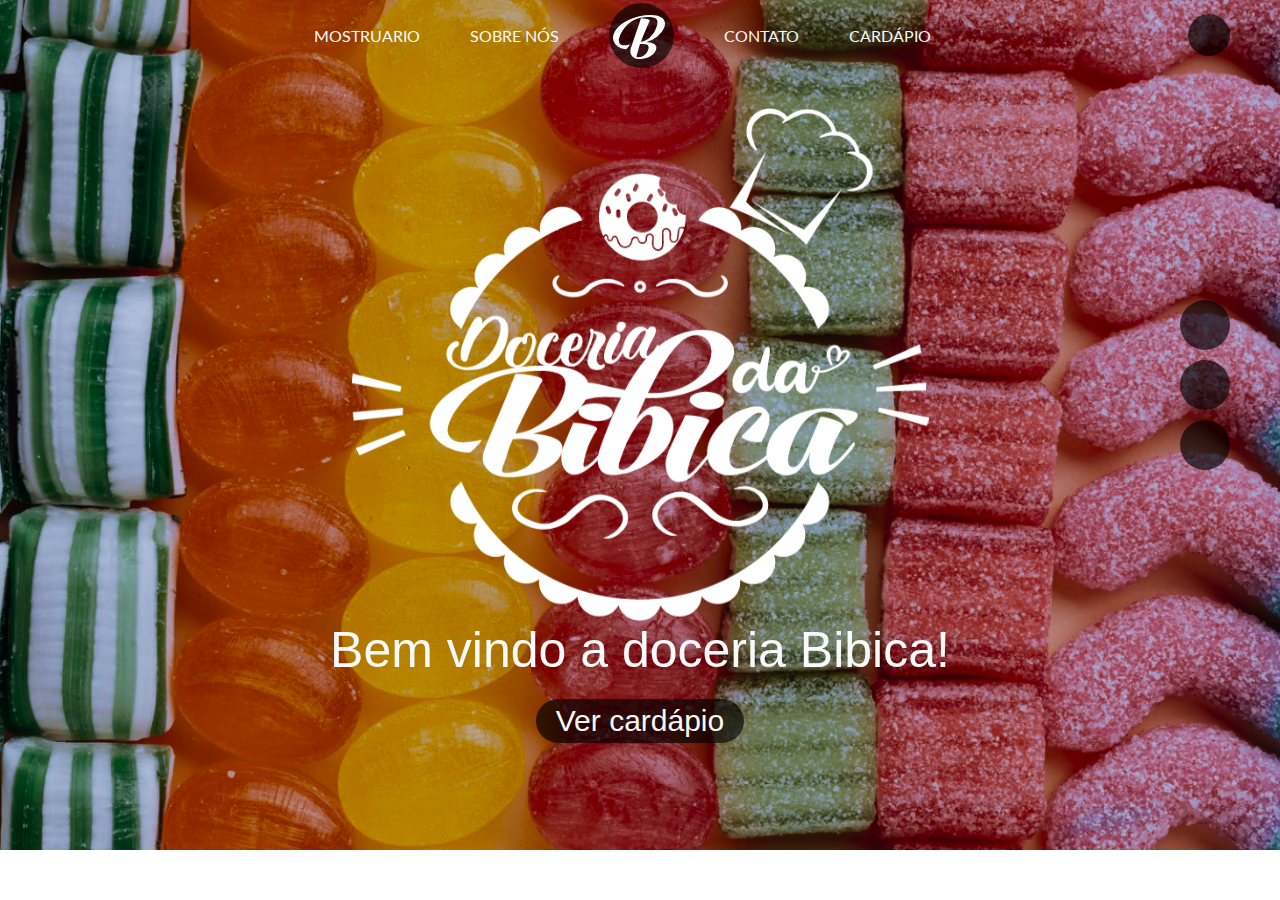
==== home.html @ 6d44a781 "Inicio do projeto, já terminado o header e o hero" ====
<!DOCTYPE html>
<html lang="pt-br">
<head>
    <meta charset="UTF-8">
    <meta http-equiv="X-UA-Compatible" content="IE=edge">
    <meta name="viewport" content="width=device-width, initial-scale=1.0">
    <link rel="stylesheet" href="https://site-assets.fontawesome.com/releases/v6.1.1/css/all.css">
    <link rel="stylesheet" href="css/home/imports.css">
    <link rel="stylesheet" href="css/config.css">
    <title>Doceria Bibica</title>
</head>
<body>
     
    <header>
        <nav>
            <ul class="scale-hover"><li><a href="#">MOSTRUARIO</a></li></ul>
            <ul class="scale-hover"><li><a href="#">SOBRE NÓS</a></li></ul>
            <ul class="scale-hover" ><div class="logo scale-hover"><img src="img/Logo/Logo.svg" alt="Logo"></div></ul>
            <ul class="scale-hover"><li><a href="#">CONTATO</a></li></ul>
            <ul class="scale-hover"><li><a href="#">CARDÁPIO</a></li></ul>
        </nav>

        <a href="#"></a><div class="user scale-hover"><i class="fa-solid fa-user"></i></div></a>
    </header>

    <main>
        <div class="hero">
            <div class="logo"></div>
            <div class="content">
                <p>Bem vindo a doceria Bibica!</p>
                <a href="#" class="scale-hover">Ver cardápio</a>
            </div>
            <aside>
                <a href="#"><div class="social scale-hover"><i class="fa-brands fa-facebook-f"></i></div></a>
                <a href="#"><div class="social scale-hover"><i class="fa-brands fa-instagram"></i></div></a>
                <a href="#"><div class="social scale-hover"><i class="fa-brands fa-whatsapp"></i></div></a>
            </aside>
        </div>
    </main>


</body>
</html>
---- css/home/imports.css ----
@import url(header.css);
@import url(main.css);
---- css/config.css ----
@import url('https://fonts.googleapis.com/css2?family=Lato:ital,wght@0,100;0,300;0,400;0,700;0,900;1,100;1,300;1,400;1,700;1,900&display=swap');

@font-face {
    font-family: 'bernadette';
    src: url(fonts/bernadette.ttf) format('truetype');
    font-weight: normal;
    font-style: normal;
}
/*  font-family: 'bernadette', Arial, Helvetica, sans-serif;*/


*{
    margin: 0;
    padding: 0;
    box-sizing: border-box;
    text-decoration: none;
    list-style: none;
}

:root{
    --black:#1A1A1A;
    --white:#F8F9FA;
    --transparent-b:rgba(0, 0, 0, 0.65);
    --transparent-w:rgba(255, 255, 255, 0.65);
    --pink1:#E27396;
    --pink2:#EA9AB2;
    --pink3:#FCD2EE;

    --normal-font: 'Lato', Arial, sans-serif;
    --fantasy-font: 'bernadette', Arial, Helvetica, sans-serif;
}

/* Efeitos de Hover*/

/* Scale */
.scale-hover{
    transition: 300ms;
}

.scale-hover:hover{
    transform: scale(1.1);
}
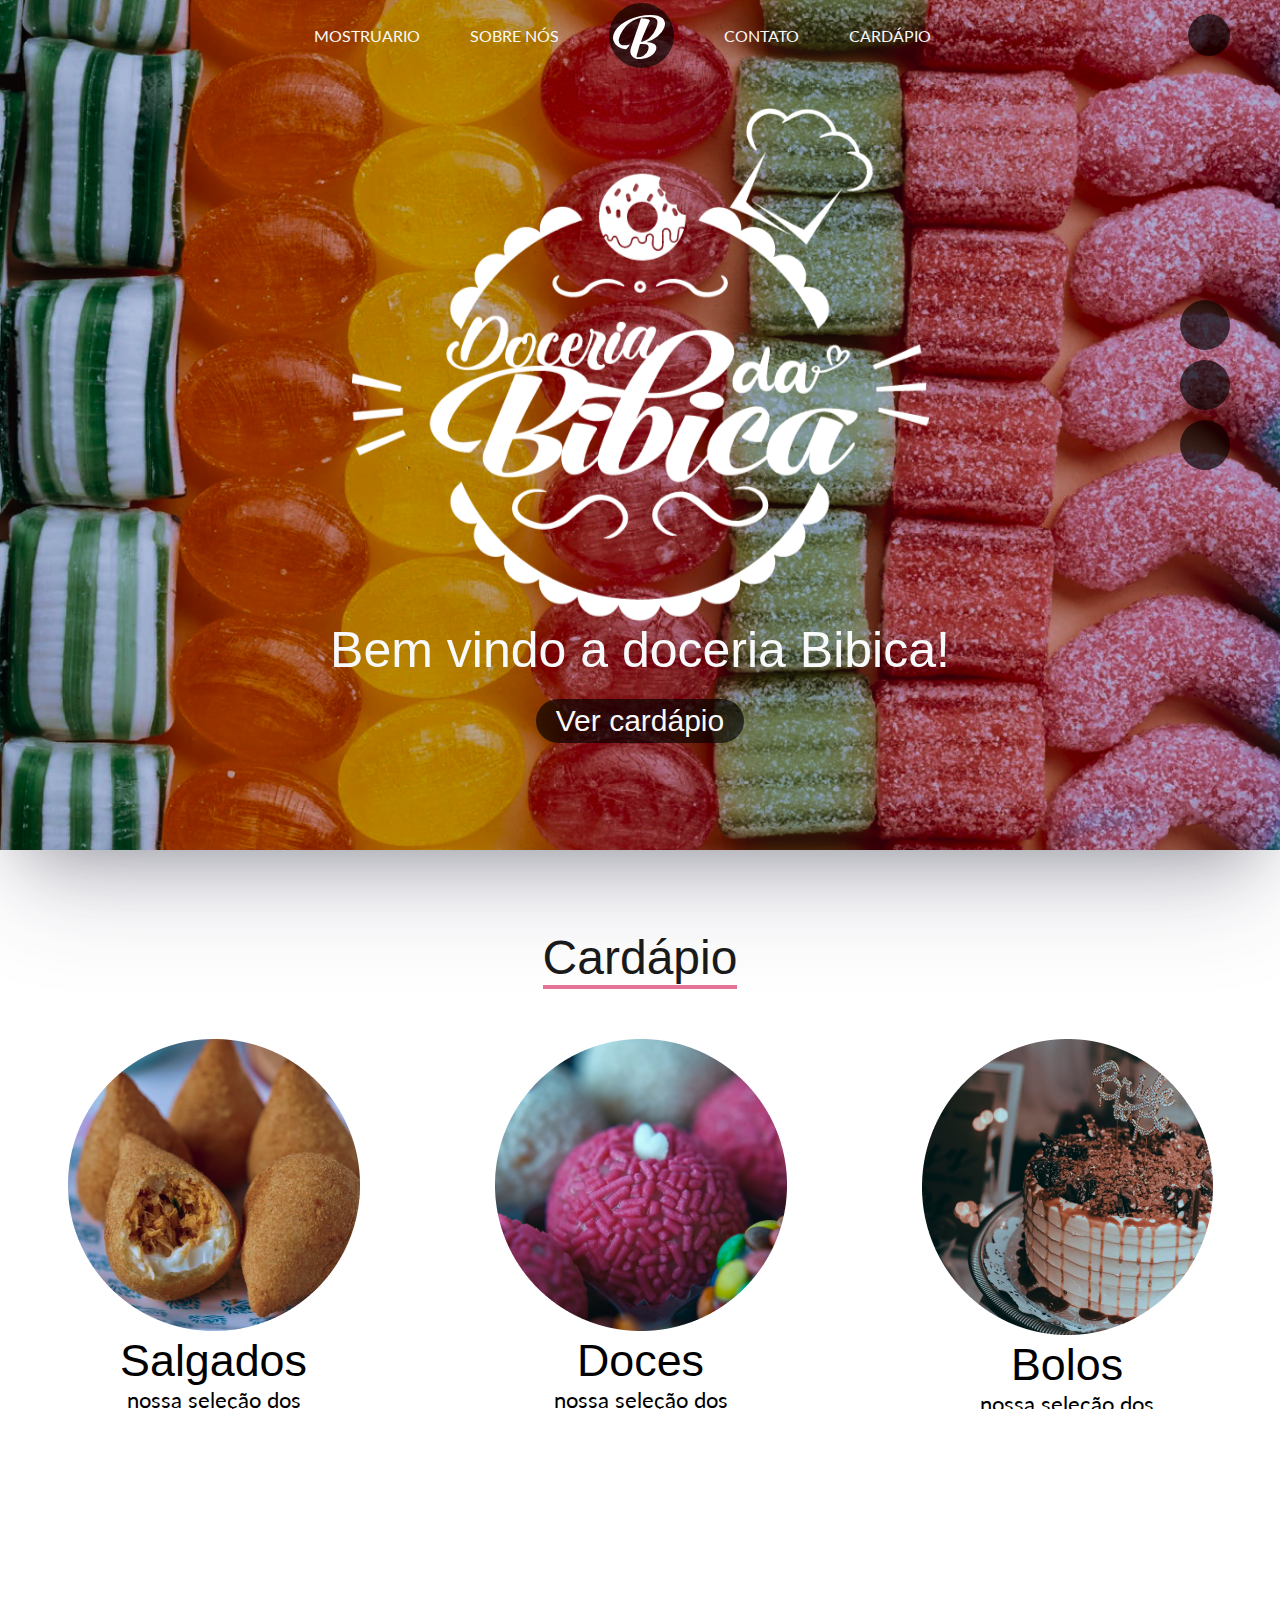
==== commit 6765a8e3: "Concluido a section do cardápio" ====
--- a/home.html
+++ b/home.html
@@ -27,7 +27,7 @@
         <div class="hero">
             <div class="logo"></div>
             <div class="content">
-                <p>Bem vindo a doceria Bibica!</p>
+                <h1>Bem vindo a doceria Bibica!</h1>
                 <a href="#" class="scale-hover">Ver cardápio</a>
             </div>
             <aside>
@@ -36,6 +36,35 @@
                 <a href="#"><div class="social scale-hover"><i class="fa-brands fa-whatsapp"></i></div></a>
             </aside>
         </div>
+
+        <div class="menu">
+            <h2>Cardápio</h2>
+            <div class="container">
+                <div class="prod">
+                    <a href="#"><img src="img/Cardápio/Salgados.png" alt=""></a>
+                    <p>Salgados</p>
+                    <div class="text">
+                        <p>nossa seleção dos  docinhos mais lindinhos e gostoso para você, qual você prefere?</p>
+                    </div>
+                </div>
+                <div class="prod">
+                   <a href="#"> <img src="img/Cardápio/Doces.png" alt=""></a>
+                    <p>Doces</p>
+                    <div class="text">
+                        <p>nossa seleção dos  docinhos mais lindinhos e gostoso para você, qual você prefere?</p>
+                    </div>
+                </div>
+                <div class="prod">
+                    <a href="#"><img src="img/Cardápio/Bolos.png" alt=""></a>
+                    <p>Bolos</p>
+                    <div class="text">
+                        <p>nossa seleção dos  docinhos mais lindinhos e gostoso para você, qual você prefere?</p>
+                    </div>
+                </div>
+            </div>
+        </div>
+
+        
     </main>
 
 
--- a/css/home/imports.css
+++ b/css/home/imports.css
@@ -1,2 +1,3 @@
 @import url(header.css);
 @import url(main.css);
+@import url(menu.css);
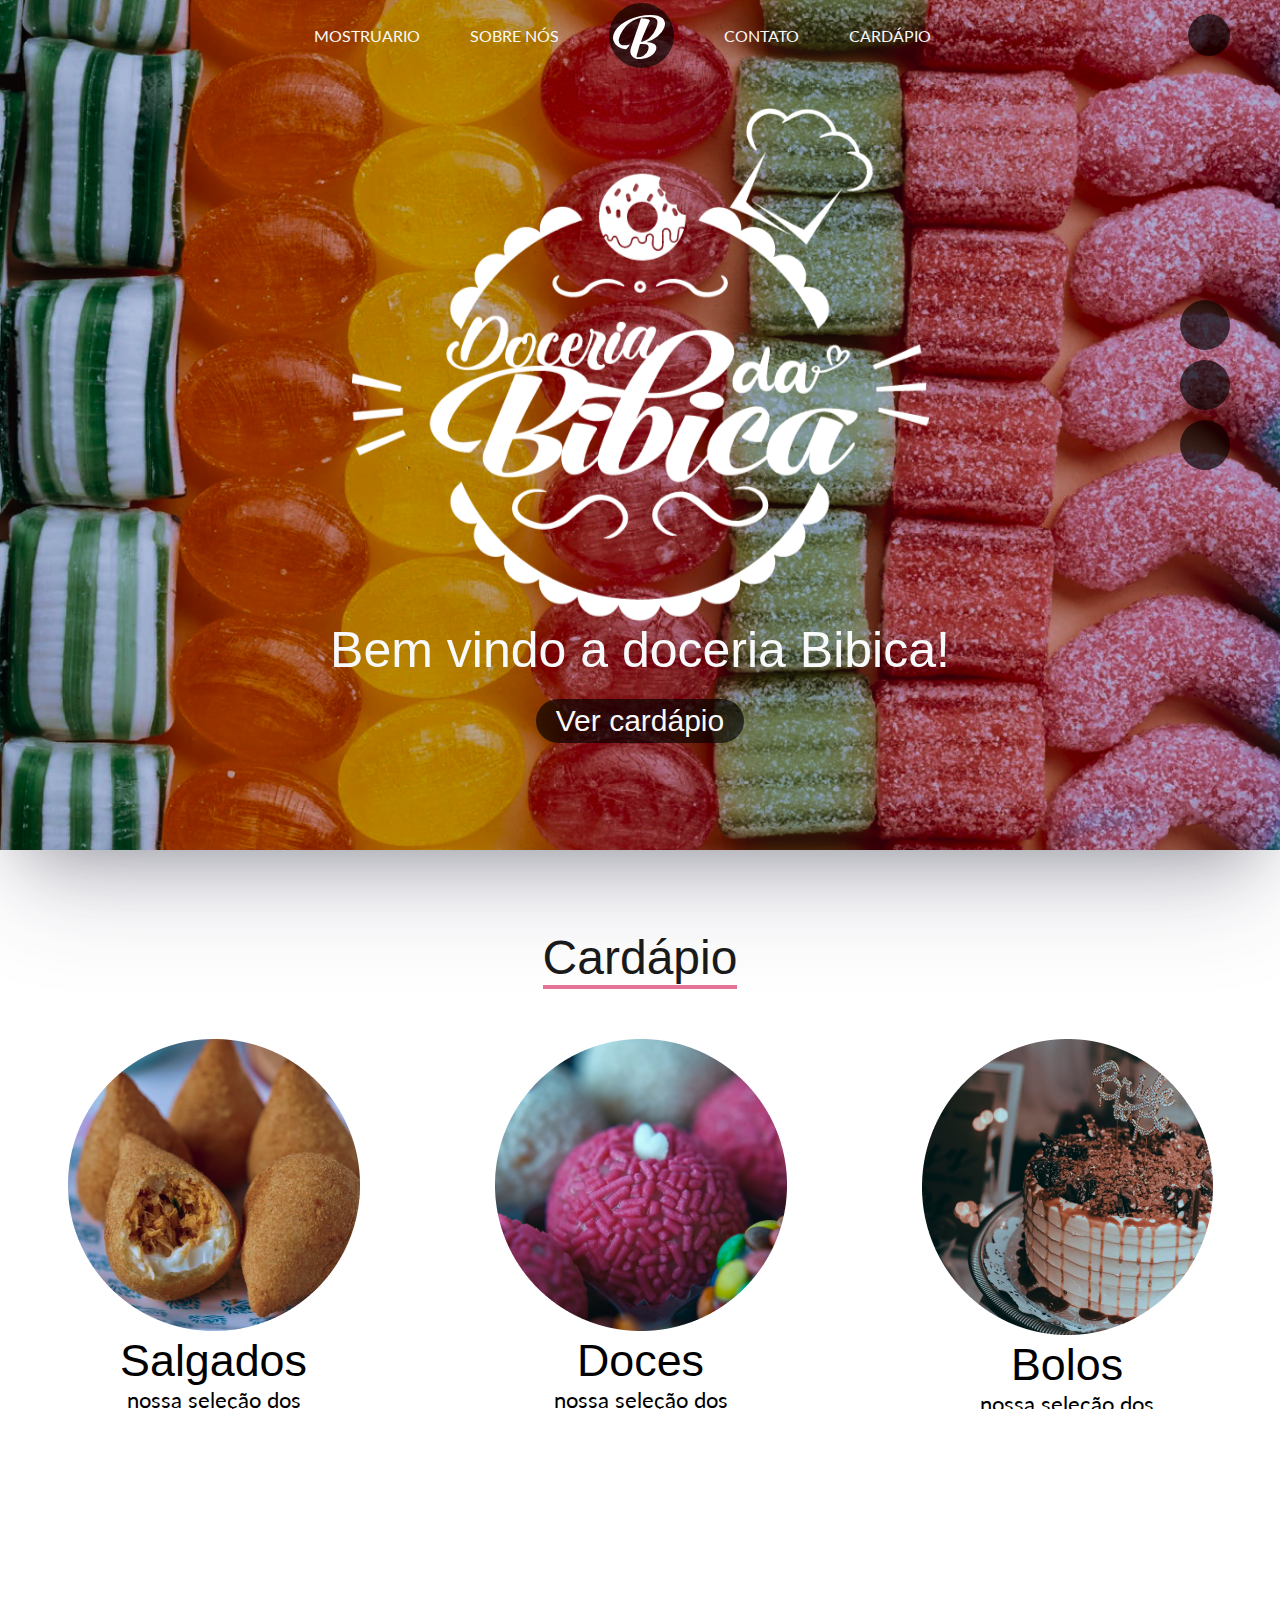
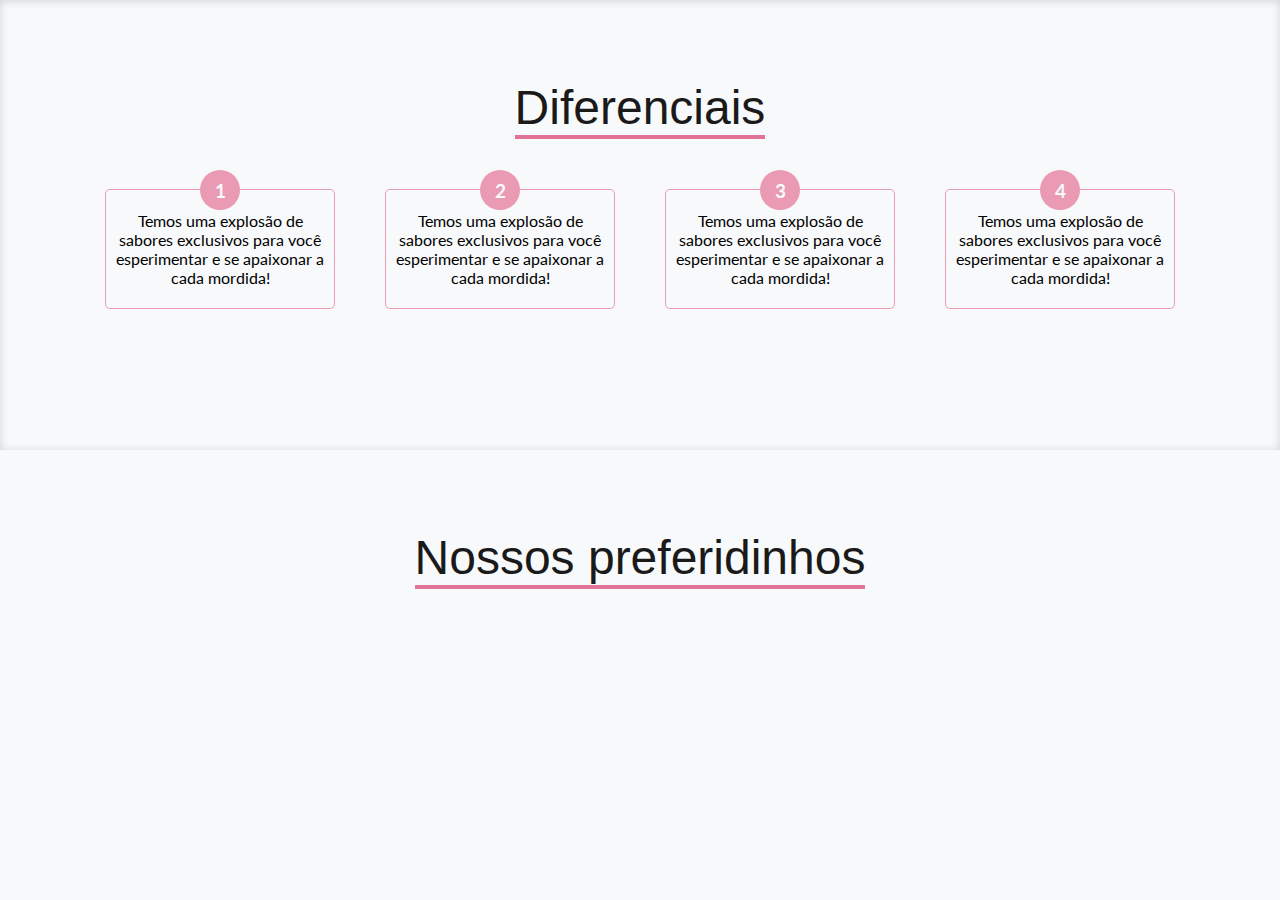
==== commit 580d2f6a: "Terminado Session Destaques" ====
--- a/home.html
+++ b/home.html
@@ -64,7 +64,37 @@
             </div>
         </div>
 
-        
+        <div class="diferencial">
+            <h2>Diferenciais</h2>
+            <div class="container">
+                <div class="box">
+                    <span>1</span>
+                    <p>Temos uma explosão de sabores exclusivos para você esperimentar e se apaixonar a cada mordida!</p>
+                </div>
+                <div class="box">
+                    <span>2</span>
+                    <p>Temos uma explosão de sabores exclusivos para você esperimentar e se apaixonar a cada mordida!</p>
+                </div>
+                <div class="box">
+                    <span>3</span>
+                    <p>Temos uma explosão de sabores exclusivos para você esperimentar e se apaixonar a cada mordida!</p>
+                </div>
+                <div class="box">
+                    <span>4</span>
+                    <p>Temos uma explosão de sabores exclusivos para você esperimentar e se apaixonar a cada mordida!</p>
+                </div>
+            </div>
+        </div>
+
+        <div class="destaque">
+            <h2>Nossos preferidinhos</h2>
+            <div class="container">
+                <div class="prod">
+                    <img src="" alt="">
+                    <p></p>
+                </div>
+            </div>
+        </div>
     </main>
 
 
--- a/css/home/imports.css
+++ b/css/home/imports.css
@@ -1,3 +1,5 @@
-@import url(header.css);
-@import url(main.css);
-@import url(menu.css);
+@import url(components/header.css);
+@import url(components/hero.css);
+@import url(components/menu.css);
+@import url(components/diferencial.css);
+@import url(components/destaque.css);
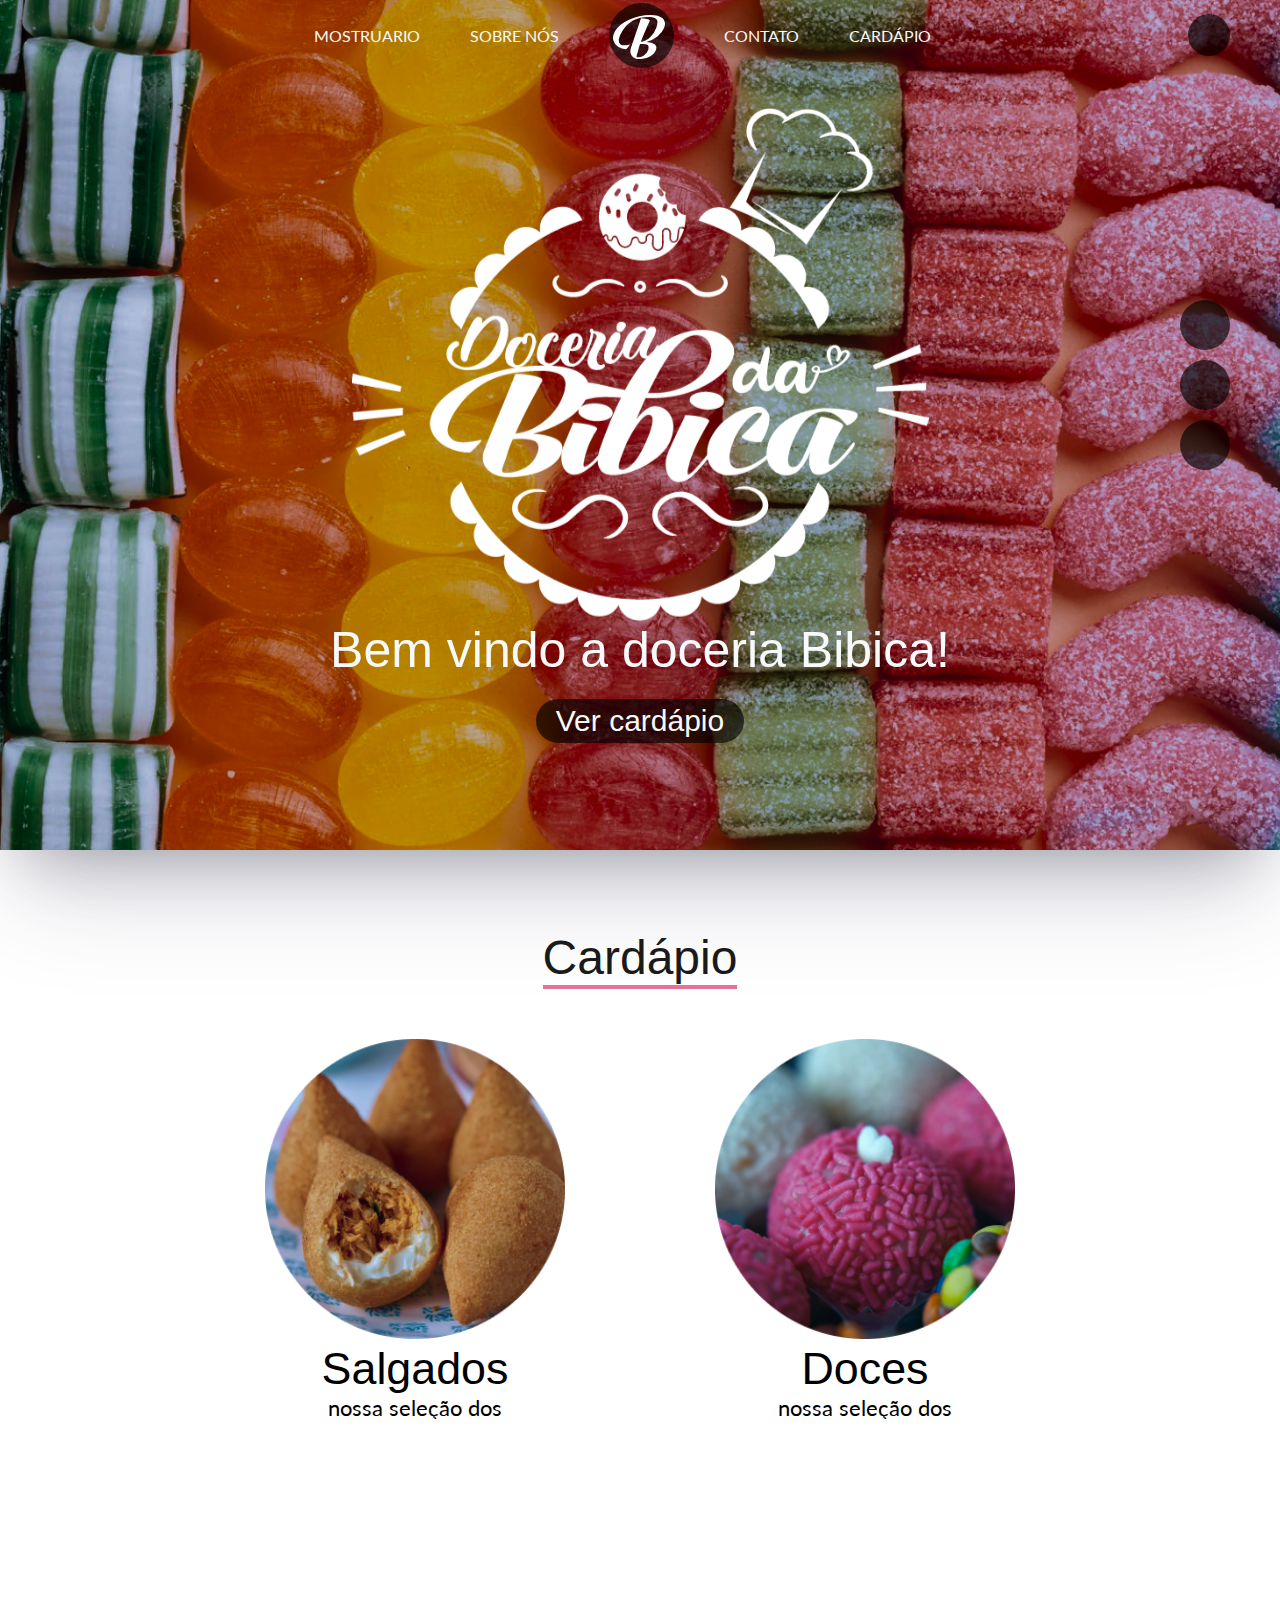
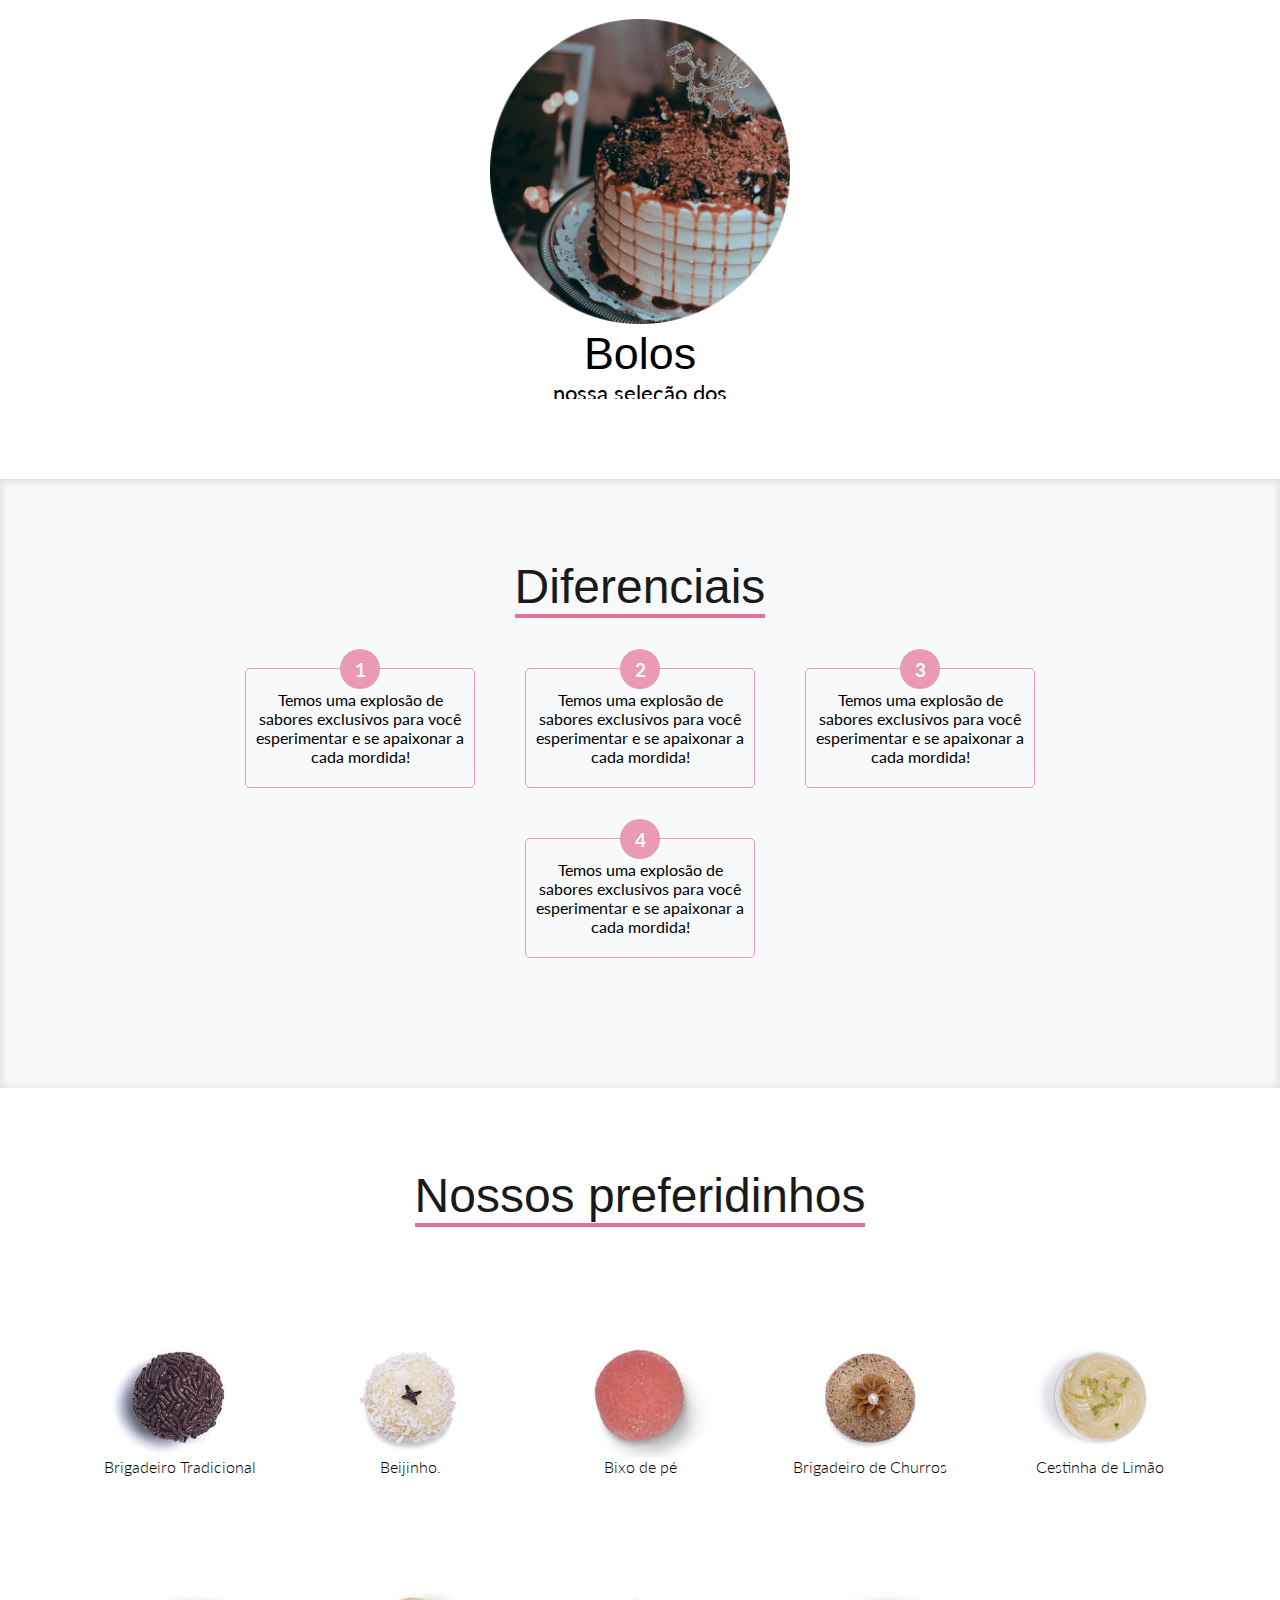
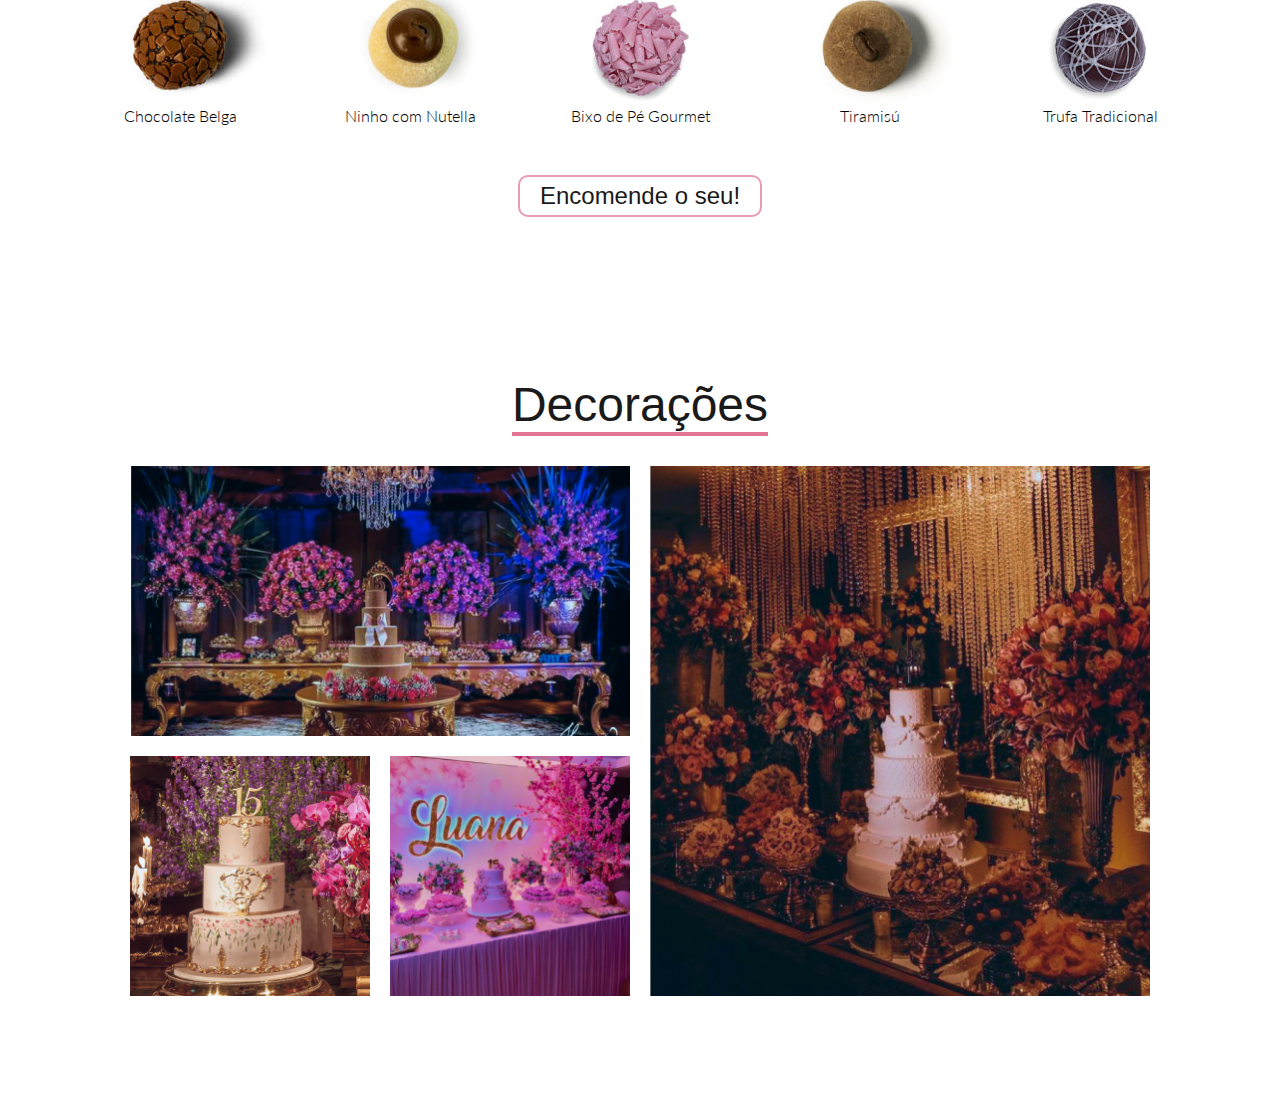
==== commit 224b21ae: "Terminado Sections de Principais/Decorações" ====
--- a/home.html
+++ b/home.html
@@ -15,7 +15,7 @@
         <nav>
             <ul class="scale-hover"><li><a href="#">MOSTRUARIO</a></li></ul>
             <ul class="scale-hover"><li><a href="#">SOBRE NÓS</a></li></ul>
-            <ul class="scale-hover" ><div class="logo scale-hover"><img src="img/Logo/Logo.svg" alt="Logo"></div></ul>
+            <ul class="scale-hover" ><div class="logo scale-hover"><img src="img/Home/Logo/Logo.svg" alt="Logo"></div></ul>
             <ul class="scale-hover"><li><a href="#">CONTATO</a></li></ul>
             <ul class="scale-hover"><li><a href="#">CARDÁPIO</a></li></ul>
         </nav>
@@ -24,7 +24,7 @@
     </header>
 
     <main>
-        <div class="hero">
+        <section class="hero">
             <div class="logo"></div>
             <div class="content">
                 <h1>Bem vindo a doceria Bibica!</h1>
@@ -35,36 +35,36 @@
                 <a href="#"><div class="social scale-hover"><i class="fa-brands fa-instagram"></i></div></a>
                 <a href="#"><div class="social scale-hover"><i class="fa-brands fa-whatsapp"></i></div></a>
             </aside>
-        </div>
+        </section>
 
-        <div class="menu">
+        <section class="menu">
             <h2>Cardápio</h2>
             <div class="container">
                 <div class="prod">
-                    <a href="#"><img src="img/Cardápio/Salgados.png" alt=""></a>
+                    <a href="#"><img src="img/Home/Cardápio/Salgados.png" alt=""></a>
                     <p>Salgados</p>
                     <div class="text">
                         <p>nossa seleção dos  docinhos mais lindinhos e gostoso para você, qual você prefere?</p>
                     </div>
                 </div>
                 <div class="prod">
-                   <a href="#"> <img src="img/Cardápio/Doces.png" alt=""></a>
+                   <a href="#"> <img src="img/Home/Cardápio/Doces.png" alt=""></a>
                     <p>Doces</p>
                     <div class="text">
                         <p>nossa seleção dos  docinhos mais lindinhos e gostoso para você, qual você prefere?</p>
                     </div>
                 </div>
                 <div class="prod">
-                    <a href="#"><img src="img/Cardápio/Bolos.png" alt=""></a>
+                    <a href="#"><img src="img/Home/Cardápio/Bolos.png" alt=""></a>
                     <p>Bolos</p>
                     <div class="text">
                         <p>nossa seleção dos  docinhos mais lindinhos e gostoso para você, qual você prefere?</p>
                     </div>
                 </div>
             </div>
-        </div>
+        </section>
 
-        <div class="diferencial">
+        <section class="diferencial">
             <h2>Diferenciais</h2>
             <div class="container">
                 <div class="box">
@@ -84,17 +84,75 @@
                     <p>Temos uma explosão de sabores exclusivos para você esperimentar e se apaixonar a cada mordida!</p>
                 </div>
             </div>
-        </div>
+        </section>
 
-        <div class="destaque">
+        <section class="destaque">
             <h2>Nossos preferidinhos</h2>
             <div class="container">
                 <div class="prod">
-                    <img src="" alt="">
-                    <p></p>
+                    <img src="img/Home/Doces/Brigadeiro.png" alt="">
+                    <p>Brigadeiro Tradicional</p>
+                </div>
+                <div class="prod">
+                    <img src="img/Home/Doces/Beijinho.png" alt="">
+                    <p>Beijinho.</p>
+                </div>
+                <div class="prod">
+                    <img src="img/Home/Doces/Bixo de Pé.png" alt="">
+                    <p>Bixo de pé</p>
+                </div>
+                <div class="prod">
+                    <img src="img/Home/Doces/Churros.png" alt="">
+                    <p>Brigadeiro de Churros</p>
+                </div>
+                <div class="prod">
+                    <img src="img/Home/Doces/Cesta de Limão.png" alt="">
+                    <p>Cestinha de Limão</p>
+                </div>
+                <div class="prod">
+                    <img src="img/Home/Doces/Chocolate Belga.png" alt="">
+                    <p>Chocolate Belga</p>
+                </div>
+                <div class="prod">
+                    <img src="img/Home/Doces/Ninho com Nutella.png" alt="">
+                    <p>Ninho com Nutella</p>
+                </div>
+                <div class="prod">
+                    <img src="img/Home/Doces/Bixo de Pé Gurmet.png" alt="">
+                    <p>Bixo de Pé Gourmet</p>
+                </div>
+                <div class="prod">
+                    <img src="img/Home/Doces/Tiramisú.png" alt="">
+                    <p>Tiramisú</p>
+                </div>
+                <div class="prod">
+                    <img src="img/Home/Doces/Trufa.png" alt="">
+                    <p>Trufa Tradicional</p>
                 </div>
             </div>
-        </div>
+            <a class="btn" href="#">Encomende o seu!</a>
+            
+        </section>
+
+            
+        <section class="decoracao">
+            <h2>Decorações</h2>
+            <div class="container">
+                <div class="right">
+                    <div class="imgBoxC"><img src="img/Home/Decorações/Dec 01.png" alt=""></div>
+                    
+                    <div class="bottom">
+                        <div class="imgBox"><img src="img/Home/Decorações/Dec 03.png" alt=""></div>
+                        <div class="imgBox"><img src="img/Home/Decorações/Dec 04.png" alt=""></div>
+                    </div>
+                </div>
+
+                <div class="left">
+                    <div class="imgBoxR"><img src="img/Home/Decorações/Dec 02.png" alt=""></div>
+                </div>
+            </div>
+        </section>
+
     </main>
 
 
--- a/css/home/imports.css
+++ b/css/home/imports.css
@@ -3,3 +3,4 @@
 @import url(components/menu.css);
 @import url(components/diferencial.css);
 @import url(components/destaque.css);
+@import url(components/decoracao.css);
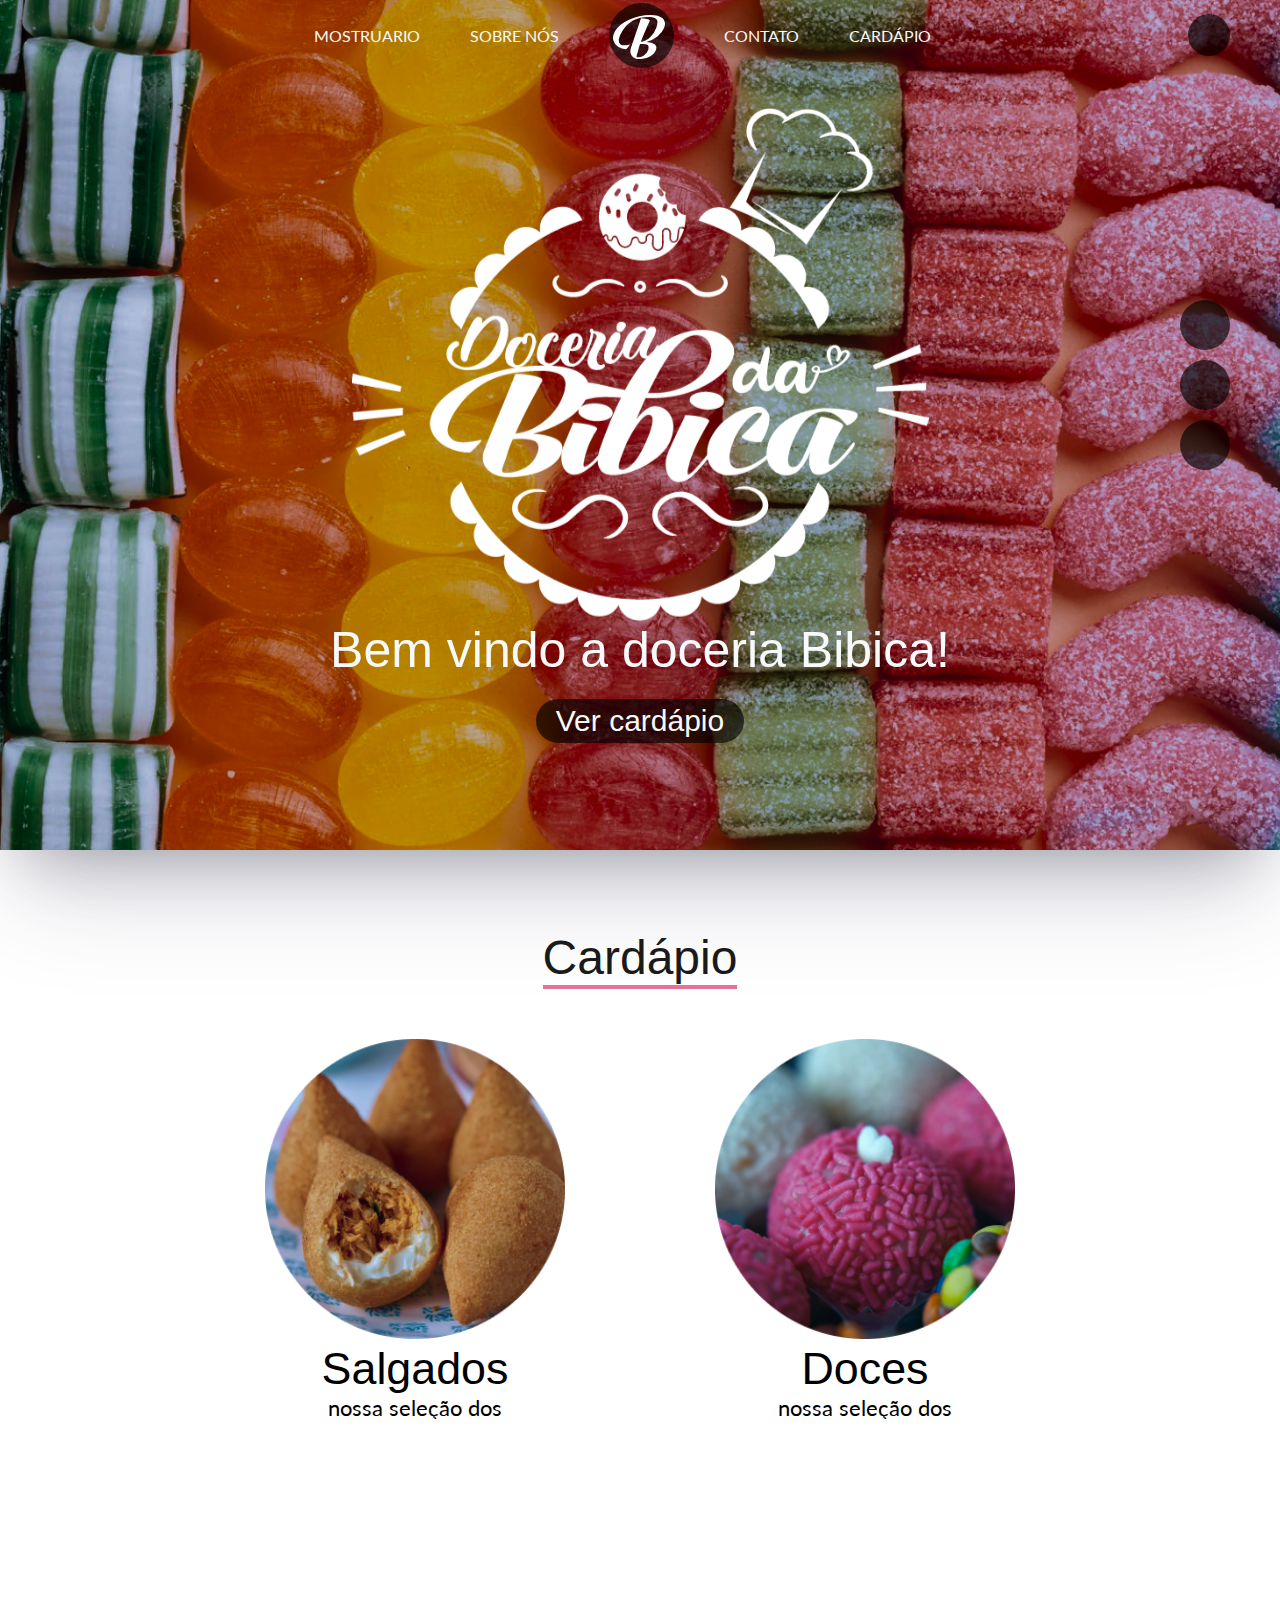
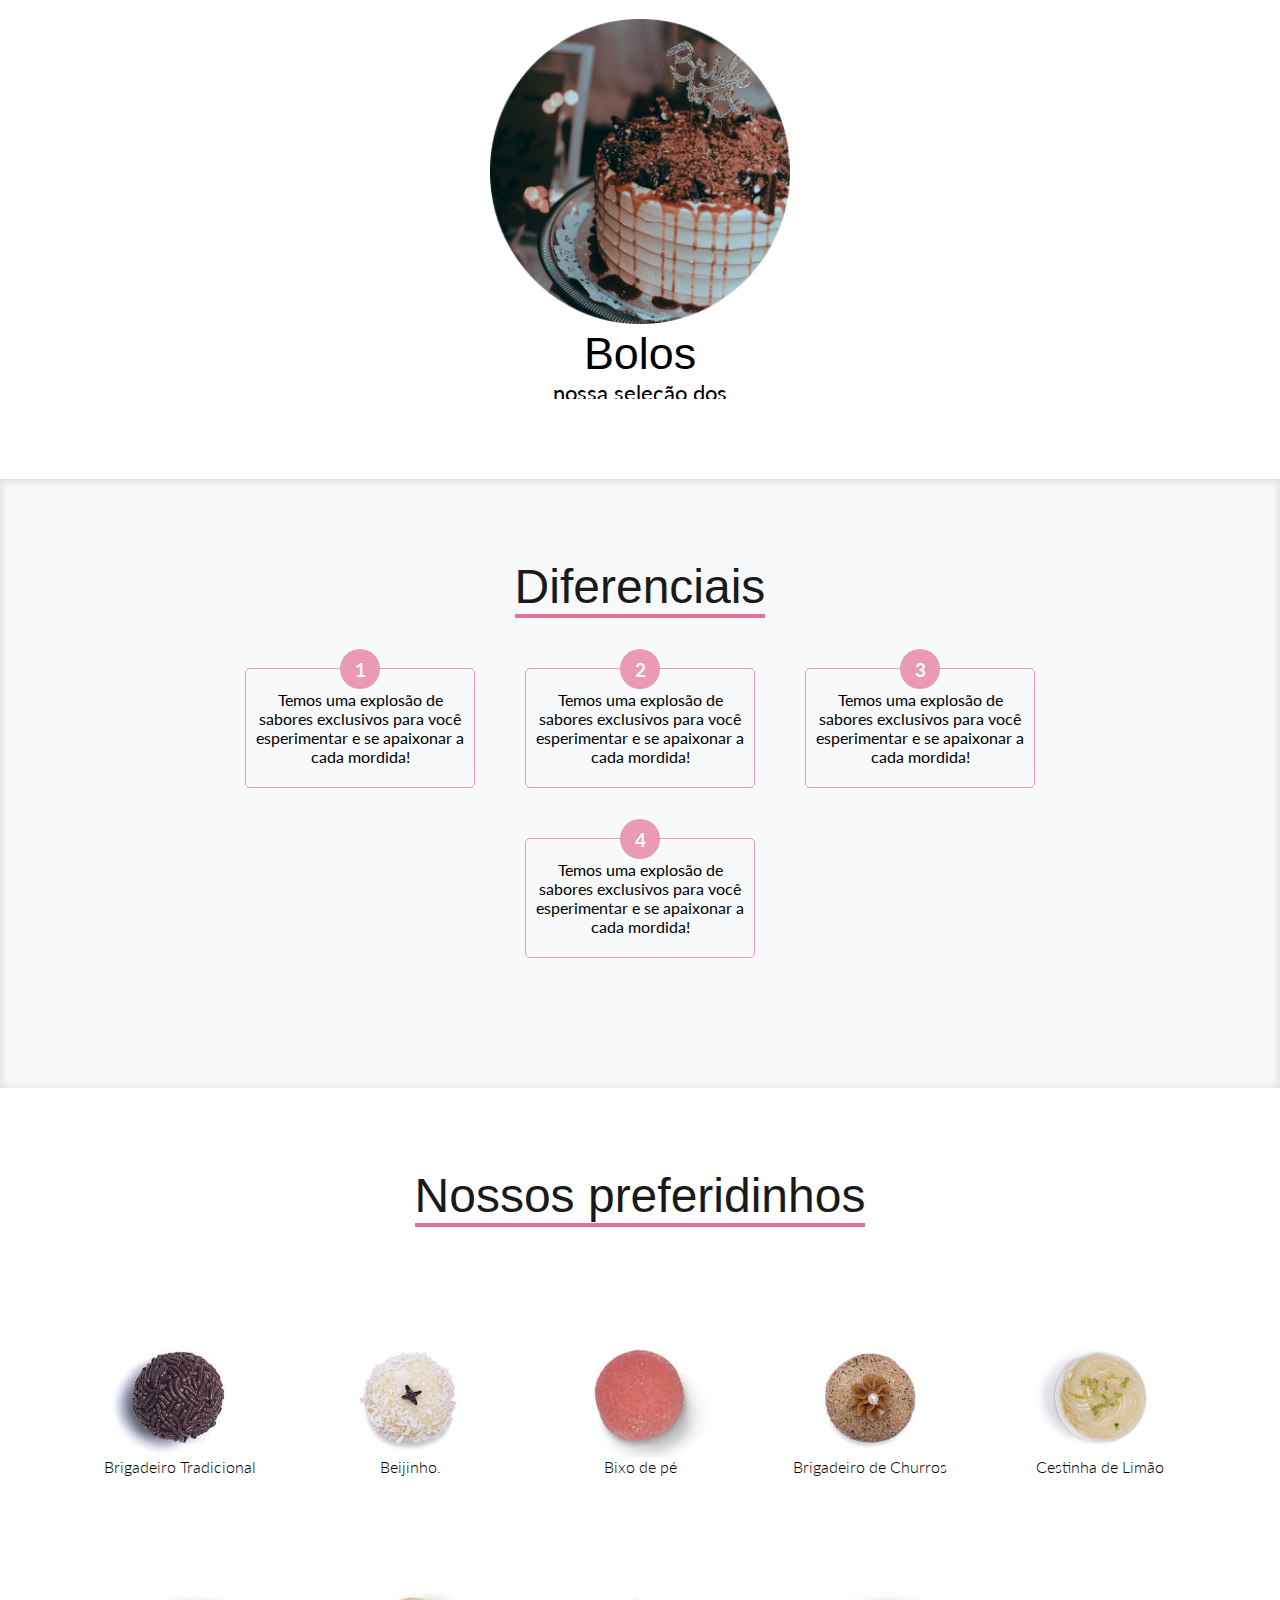
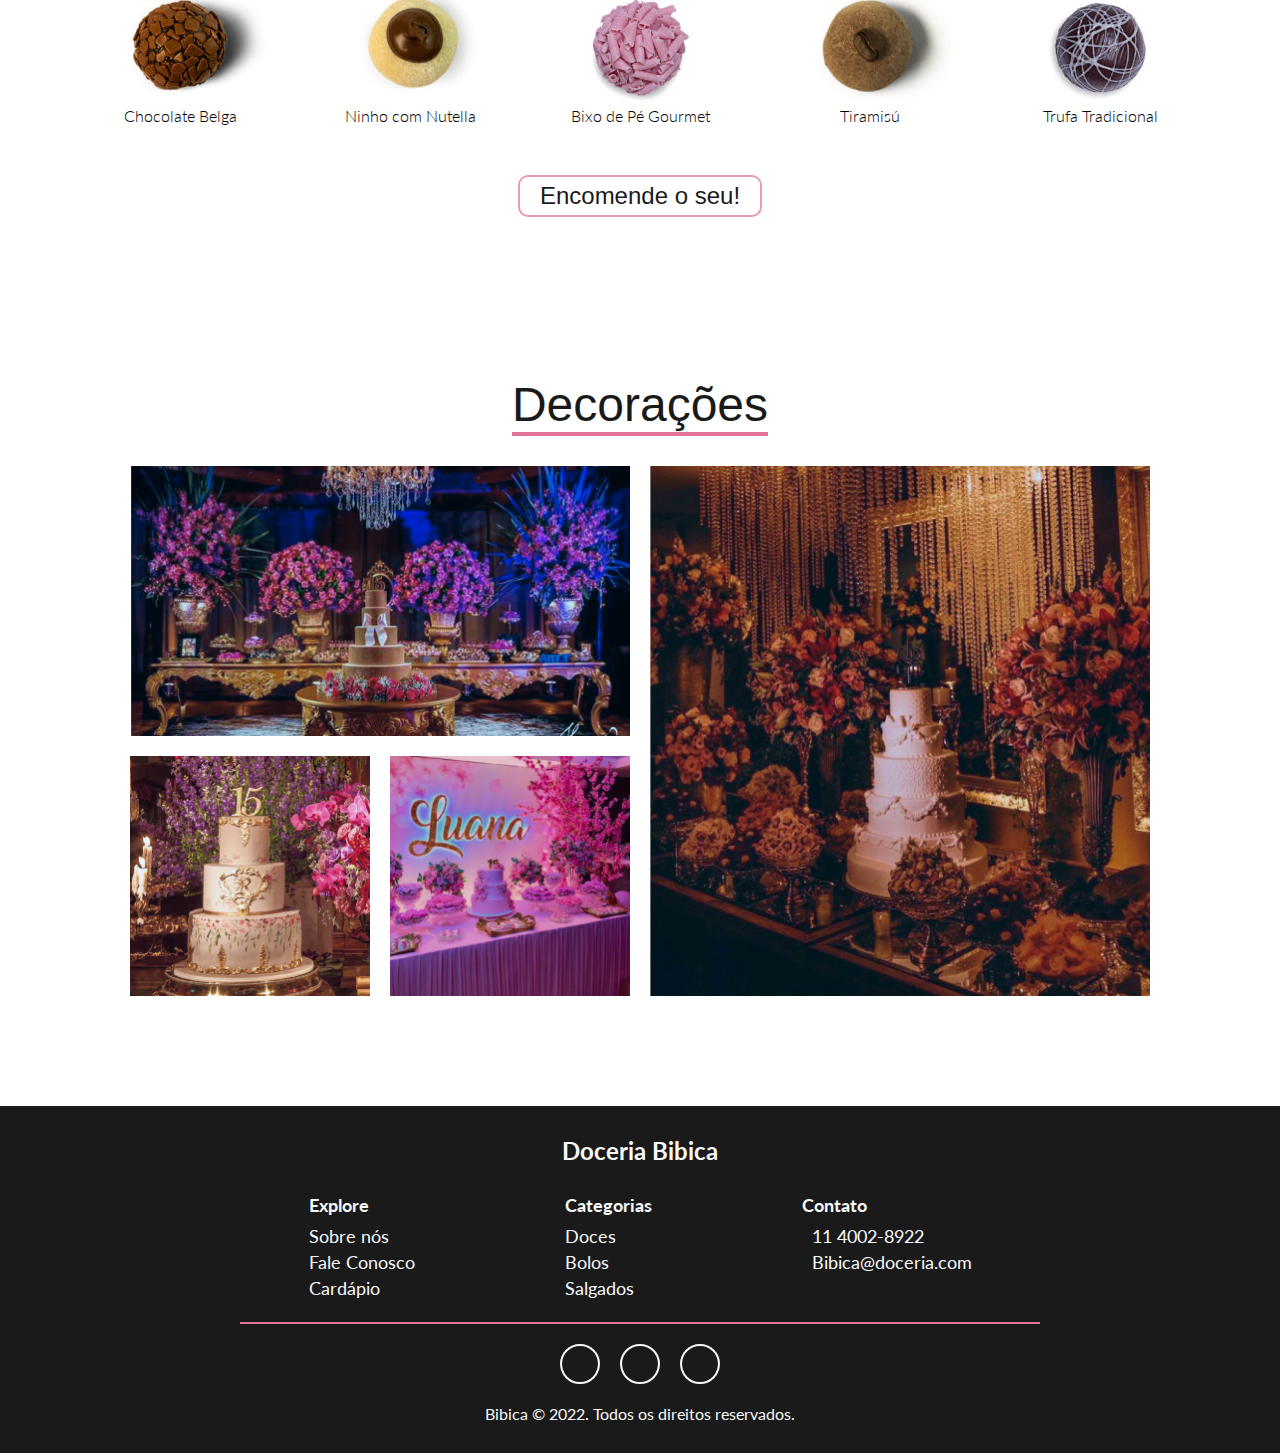
==== commit 2991f74a: "Concluimento do Footer" ====
--- a/home.html
+++ b/home.html
@@ -7,6 +7,7 @@
     <link rel="stylesheet" href="https://site-assets.fontawesome.com/releases/v6.1.1/css/all.css">
     <link rel="stylesheet" href="css/home/imports.css">
     <link rel="stylesheet" href="css/config.css">
+    <script src="js/components/header.js" defer></script>
     <title>Doceria Bibica</title>
 </head>
 <body>
@@ -89,43 +90,43 @@
         <section class="destaque">
             <h2>Nossos preferidinhos</h2>
             <div class="container">
-                <div class="prod">
+                <div class="prod scale-hover">
                     <img src="img/Home/Doces/Brigadeiro.png" alt="">
                     <p>Brigadeiro Tradicional</p>
                 </div>
-                <div class="prod">
+                <div class="prod scale-hover">
                     <img src="img/Home/Doces/Beijinho.png" alt="">
                     <p>Beijinho.</p>
                 </div>
-                <div class="prod">
+                <div class="prod scale-hover">
                     <img src="img/Home/Doces/Bixo de Pé.png" alt="">
                     <p>Bixo de pé</p>
                 </div>
-                <div class="prod">
+                <div class="prod scale-hover">
                     <img src="img/Home/Doces/Churros.png" alt="">
                     <p>Brigadeiro de Churros</p>
                 </div>
-                <div class="prod">
+                <div class="prod scale-hover">
                     <img src="img/Home/Doces/Cesta de Limão.png" alt="">
                     <p>Cestinha de Limão</p>
                 </div>
-                <div class="prod">
+                <div class="prod scale-hover">
                     <img src="img/Home/Doces/Chocolate Belga.png" alt="">
                     <p>Chocolate Belga</p>
                 </div>
-                <div class="prod">
+                <div class="prod scale-hover">
                     <img src="img/Home/Doces/Ninho com Nutella.png" alt="">
                     <p>Ninho com Nutella</p>
                 </div>
-                <div class="prod">
+                <div class="prod scale-hover">
                     <img src="img/Home/Doces/Bixo de Pé Gurmet.png" alt="">
                     <p>Bixo de Pé Gourmet</p>
                 </div>
-                <div class="prod">
+                <div class="prod scale-hover">
                     <img src="img/Home/Doces/Tiramisú.png" alt="">
                     <p>Tiramisú</p>
                 </div>
-                <div class="prod">
+                <div class="prod scale-hover">
                     <img src="img/Home/Doces/Trufa.png" alt="">
                     <p>Trufa Tradicional</p>
                 </div>
@@ -139,22 +140,53 @@
             <h2>Decorações</h2>
             <div class="container">
                 <div class="right">
-                    <div class="imgBoxC"><img src="img/Home/Decorações/Dec 01.png" alt=""></div>
+                    <div class="imgBoxC"><img class="scale-hover" src="img/Home/Decorações/Dec 01.png" alt=""></div>
                     
                     <div class="bottom">
-                        <div class="imgBox"><img src="img/Home/Decorações/Dec 03.png" alt=""></div>
-                        <div class="imgBox"><img src="img/Home/Decorações/Dec 04.png" alt=""></div>
+                        <div class="imgBox"><img class="scale-hover" src="img/Home/Decorações/Dec 03.png" alt=""></div>
+                        <div class="imgBox"><img class="scale-hover" src="img/Home/Decorações/Dec 04.png" alt=""></div>
                     </div>
                 </div>
 
                 <div class="left">
-                    <div class="imgBoxR"><img src="img/Home/Decorações/Dec 02.png" alt=""></div>
+                    <div class="imgBoxR"><img class="scale-hover" src="img/Home/Decorações/Dec 02.png" alt=""></div>
                 </div>
             </div>
         </section>
-
     </main>
 
+    <footer>
+        <h2>Doceria Bibica</h2>
+        <div class="container">
+            <div class="box">
+                <strong>Explore</strong>
+                <a href="#">Sobre nós</a>
+                <a href="#">Fale Conosco</a>
+                <a href="#">Cardápio</a>
+            </div>
+    
+            <div class="box">
+                <strong>Categorias</strong>
+                <a href="#">Doces</a>
+                <a href="#">Bolos</a>
+                <a href="#">Salgados</a>
+            </div>
+    
+            <div class="box">
+                <strong>Contato</strong>
+                <p><i style=" margin-right: 10px; font-weight: bold" class="fa-solid fa-phone"></i>11 4002-8922</p>
+                <p><i style=" margin-right: 10px; font-weight: bold" class="fa-solid fa-envelope"></i>Bibica@doceria.com</p>
+            </div>
+        </div>
+
+        <div class="socialBox">
+            <a href="#"><div class="social scale-hover"><i class="fa-brands fa-facebook-f"></i></div></a>
+            <a href="#"><div class="social scale-hover"><i class="fa-brands fa-instagram"></i></div></a>
+            <a href="#"><div class="social scale-hover"><i class="fa-brands fa-whatsapp"></i></div></a>
+        </div>
+
+        <p>Bibica © 2022. Todos os direitos reservados. </p>
+    </footer>
 
 </body>
 </html>--- a/css/home/imports.css
+++ b/css/home/imports.css
@@ -1,6 +1,9 @@
-@import url(components/header.css);
+@import url(../components/header.css);
 @import url(components/hero.css);
 @import url(components/menu.css);
 @import url(components/diferencial.css);
 @import url(components/destaque.css);
 @import url(components/decoracao.css);
+@import url(components/decoracao.css);
+@import url(../components/footer.css);
+
--- a/css/config.css
+++ b/css/config.css
@@ -34,7 +34,7 @@
 
 /* Scale */
 .scale-hover{
-    transition: 300ms;
+    transition: 0.3s;
 }
 
 .scale-hover:hover{
